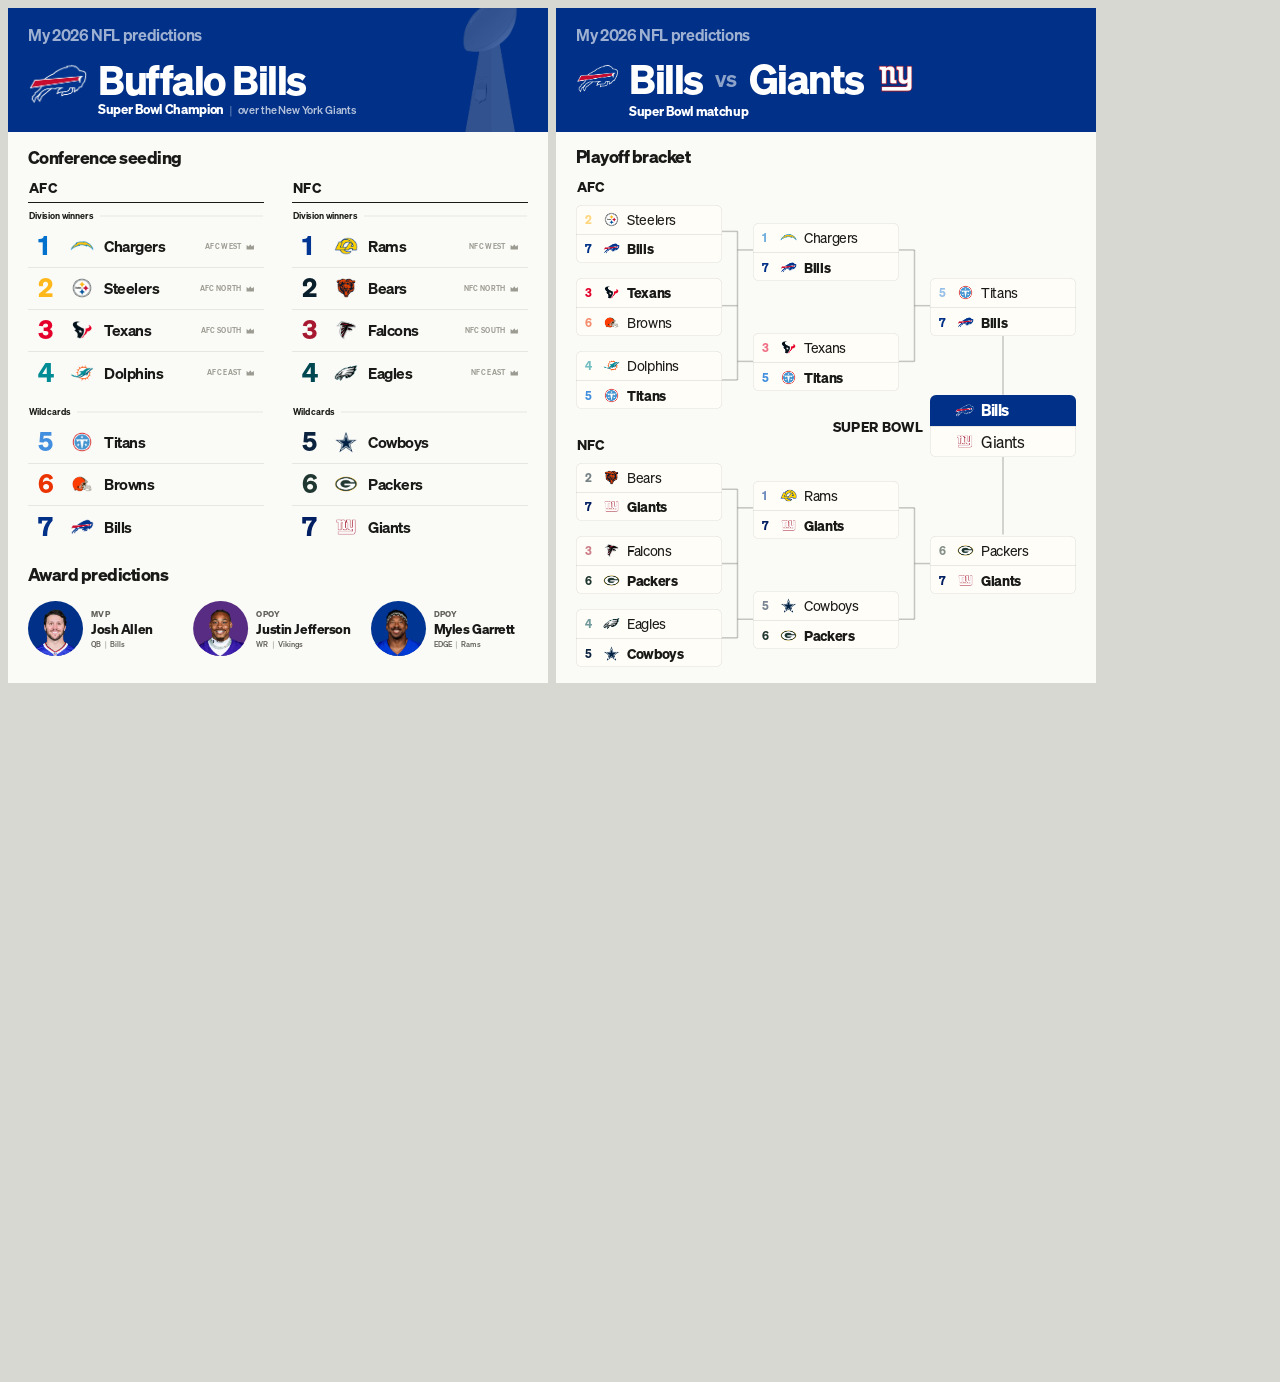
==== card.html @ 19cf70ad "picks: drop My from card two's sub-line Co-Authored-By: Claude Opus 5 <noreply@anthropic.com>" ====
<!doctype html><html><head><meta charset="utf-8"><title>Export cards</title>
<style>
@font-face{font-family:'Sohne';src:url('fonts/Sohne-Buch.woff2') format('woff2');font-weight:400}
@font-face{font-family:'Sohne';src:url('fonts/Sohne-Kraftig.woff2') format('woff2');font-weight:500}
@font-face{font-family:'Sohne';src:url('fonts/Sohne-Halbfett.woff2') format('woff2');font-weight:600}
@font-face{font-family:'Sohne';src:url('fonts/Sohne-Dreiviertelfett.woff2') format('woff2');font-weight:700}
@font-face{font-family:'Sohne Schmal';src:url('fonts/SohneSchmal-Dreiviertelfett.woff2') format('woff2');font-weight:700}
:root{--sans:'Sohne',system-ui,sans-serif;--cond:'Sohne Schmal','Sohne',sans-serif;
 --paper:#FAFAF6;--card:#FFFDF7;--ink:#191917;--mut:#605F58;--fnt:#9C9B92;
 --hr:rgba(25,25,23,.09);--ln:rgba(25,25,23,.13)}
*{box-sizing:border-box;margin:0;padding:0}
body{background:#D8D8D2;padding:16px;font-family:var(--sans);display:flex;gap:16px}
body{zoom:.5} /* review only — each card is authored at 1080x1350 */
.card{width:1080px;height:1350px;overflow:hidden;display:flex;flex-direction:column;
 background:var(--paper);color:var(--ink);flex:none}

/* The champion's own mark, knocked to white and run off the right edge, gives
   the band something to be besides two blocks of type at opposite ends. The
   type all sits left now — kicker, the name at full size, then what it means
   — so the band reads top to bottom in one column instead of corner to
   corner. */
.dh{position:relative;overflow:hidden;background:var(--tc);color:var(--tf);height:248px;
 flex:none;padding:32px 40px 28px;display:flex;flex-direction:column;
 justify-content:space-between;align-items:flex-start}
.dwm{position:absolute;right:44px;top:-24px;height:330px;width:auto;opacity:.3;
 pointer-events:none;display:block}
.dhr{position:relative;font-size:32px;font-weight:600;letter-spacing:-.022em;opacity:.62}
.dcw{position:relative}
.dch{display:flex;align-items:center;gap:20px}
.dlogo{width:120px;height:120px;flex:none;object-fit:contain;display:block;
 position:relative;top:9px}
.dch h1{font-size:82px;font-weight:700;line-height:1;letter-spacing:-.036em}
/* colour-mix rather than opacity, so the champion half can sit at full
   strength over a parent that is held back */
/* Sohne's font box runs about 13px below the line box at this size and the
   name has no descenders, so the gap you see is empty descender space. The
   negative margin closes it; the visible gap is what is left. */
.dcs{margin-top:-16px;padding-left:140px;font-size:22px;font-weight:500;
 letter-spacing:-.014em;color:color-mix(in srgb,var(--tf) 70%,transparent)}
.dcs b{font-size:26px;font-weight:700;letter-spacing:-.024em;color:var(--tf)}
.dcs i{font-style:normal;color:color-mix(in srgb,var(--tf) 42%,transparent);padding:0 10px}
.dvs2{font-size:44px;font-weight:600;letter-spacing:-.02em;opacity:.55;padding:0 4px}
/* card two's header is its own: a smaller mark, the row centred on it, and a
   sub-line that does not need the champion's emphasis */
.p2 .dlogo{width:86px;height:86px;top:0}
.p2 .dch{align-items:center;height:auto}
/* card one's size, in card two's line box: pinning the height to the 27px it
   already occupied keeps the lockup and the kicker above it exactly where
   they are */
.p2 .dcs{margin-top:10px;padding-left:106px;font-size:26px;line-height:27px}
.p2 .dcs b{font-size:26px;font-weight:700;line-height:27px}

/* ---- card one: the seeds ------------------------------------------------ */
/* The ledger's restraint with the ladder's hierarchy: nothing is filled — the
   seed numeral carries the club's colour and a hairline carries the rhythm —
   Every row is the same height: a seed's rank is
   its number and its position, not the space it takes. The right-hand column
   says why a club is seeded where it is, and the wild cards sit under their
   own band at the same weight as everyone else. */
.sds{flex:1;padding:32px 40px 0;display:grid;grid-template-columns:repeat(2,472px);
 justify-content:space-between;align-content:start;font-variant-numeric:tabular-nums}
.dawl{font-size:35px;font-weight:700;letter-spacing:-.03em;line-height:1.1}
.sds>.dawl{grid-column:1/-1;margin-bottom:22px}
.sdh{padding:0 2px 9px;border-bottom:2px solid var(--ink)}
.sdh b{font-size:28px;font-weight:700;letter-spacing:.025em;text-transform:uppercase}
/* named rather than tagged: a band says what the group is, and the rule
   carries it across to the column's edge */
.bandl{display:flex;align-items:baseline;gap:14px;padding:14px 2px 8px;
 font-size:18px;font-weight:600;letter-spacing:-.018em;color:var(--ink)}
.bandl.wc{padding-top:24px}
.bandl b{font-weight:600}
.bandl::after{content:"";flex:1;height:1px;background:var(--hr);
 transform:translateY(-5px)}
.sr{display:grid;grid-template-columns:44px auto minmax(0,1fr) auto;align-items:center;
 gap:0 20px;padding:0 20px;border-bottom:1px solid var(--hr)}
.sr:last-child{border-bottom:0}
.sr.brk{border-bottom:0}
.srn{font-style:normal;font-weight:700;letter-spacing:-.045em;line-height:1;
 color:var(--tc);text-align:left}
.smk{display:grid;place-items:center;flex:none}
.smk img{max-width:100%;max-height:100%;object-fit:contain;display:block}
.srt{font-weight:600;letter-spacing:-.028em;min-width:0;white-space:nowrap;
 overflow:hidden;text-overflow:ellipsis}
/* The tag is one unit, so the mark takes the text's colour rather than the
   club's — four differently coloured crowns down a column read as noise, and
   Pittsburgh's gold barely holds on cream. Team colour stays on the numeral,
   which is the one place it earns its keep. */
.srw{display:flex;align-items:center;justify-content:flex-end;gap:8px;
 font-size:14px;font-weight:600;letter-spacing:.045em;text-transform:uppercase;
 color:var(--fnt);white-space:nowrap}
.srw svg{width:17px;height:15px;fill:currentColor;display:block;flex:none}
.sr{height:84px}
.srn{font-size:52px}
.smk{width:48px;height:48px}
.srt{font-size:31px}

/* ---- card two: the bracket ---------------------------------------------- */
/* Card one's system, applied here: no condensed face anywhere, a section head
   over the block, conference heads set on their own rule, round labels as
   small caps meta, and the seed carrying the club's colour. */
.br{flex:1;position:relative;padding:30px 40px 16px;display:flex;flex-direction:column;
 font-variant-numeric:tabular-nums}
.br>.dawl{margin-bottom:20px;position:relative;z-index:1}
.lines{position:absolute;inset:0;pointer-events:none;z-index:0}
.cf{font-size:28px;font-weight:700;letter-spacing:.025em;text-transform:uppercase;
 padding:2px 1px 2px;position:relative;z-index:1}
.bn{flex:1;display:grid;grid-template-columns:repeat(3,292px);justify-content:space-between;
 grid-template-rows:repeat(6,1fr);position:relative;z-index:1}
/* Outlined rather than lifted: a hairline round each matchup and no shadow, so
   the pairing is drawn once. The divider inside is a lighter grey than the
   outline, which keeps the box reading as the stronger of the two. */
.gm{align-self:center;background:var(--card);border-radius:12px;overflow:hidden;
 box-shadow:inset 0 0 0 1px var(--ln)}
.sl{display:grid;grid-template-columns:22px 34px minmax(0,1fr);align-items:center;gap:14px;
 height:58px;padding:0 18px}
.sl+.sl{border-top:1px solid var(--hr)}
.sd{font-style:normal;font-size:23px;font-weight:700;letter-spacing:-.035em;
 text-align:left;color:var(--tc)}
.mk{display:grid;place-items:center;height:34px}
.mk img{width:34px;height:34px;object-fit:contain;display:block}
.nm{font-size:28px;font-weight:400;letter-spacing:-.026em;
 white-space:nowrap;overflow:hidden;text-overflow:ellipsis}
.sl.w .nm{font-weight:700}
.sl.out .sd{opacity:.55}
/* The final sits in the third column, under the two games that feed it, so
   both connectors are straight drops instead of diagonals across an empty
   band. The label holds the first column, where the bracket has no games. */
/* The seam was a full-width row 100px tall to hold a card that only occupies
   its right third, which pushed the two conferences apart everywhere. It is a
   thin band now and the final floats in it, overhanging into the third column
   of each band — the one column that is nearly empty in both. */
.sm{flex:none;height:34px;position:relative;z-index:2}
.sml{position:absolute;top:50%;right:306px;transform:translateY(-50%);white-space:nowrap;
 font-size:28px;font-weight:700;letter-spacing:.025em;text-transform:uppercase}
.sm .gm{position:absolute;top:50%;right:0;transform:translateY(-50%);width:292px}
.sm .sl{height:62px;grid-template-columns:18px 38px minmax(0,1fr);padding:0 18px}
/* the champion is the one row on either card that fills */
.sm .sl.w{background:var(--fill)}
.sm .sl.w .nm{color:var(--tf);font-weight:700}
.sm .sl.w .sd{color:var(--tf)}
.sm .mk,.sm .mk img{height:38px}.sm .mk img{width:38px}
.sm .nm{font-size:32px}

/* ---- the awards row, on card one ---------------------------------------- */
.daw{flex:none;height:262px;padding:26px 40px 0;display:flex;flex-direction:column;
 gap:34px}
/* the app's section heading: sentence case, tight, no rule under it */
.dawl{font-size:35px;font-weight:700;letter-spacing:-.03em;line-height:1.1}
/* The outer two blocks hold their column, and only the middle one moves: a
   long name in the middle used to push right and crowd the third, but
   distributing all three instead sent the third out to the card's edge. The
   script below centres the middle block in the space the other two leave. */
.awrow{display:grid;grid-template-columns:repeat(3,1fr);column-gap:28px;
 align-items:center;justify-items:start}
.aw{display:flex;align-items:center;gap:16px;min-width:0}
.dish{flex:none;width:110px;height:110px;border-radius:50%;overflow:hidden;position:relative;
 background:var(--c)}
.dish img{position:absolute;display:block;width:auto}
.awt{min-width:0}
.awl{font-size:16.5px;font-weight:700;letter-spacing:.05em;text-transform:uppercase;
 color:var(--mut)}
.awn{margin-top:6px;font-size:27px;font-weight:700;letter-spacing:-.032em;line-height:1.07}
.awm{margin-top:5px;font-size:15px;font-weight:500;color:var(--mut);letter-spacing:-.004em}
.awm i{font-style:normal;font-weight:400;color:var(--fnt);padding:0 7px}
</style></head><body>

<div class="card" style="--tc:#003087;--tf:#fff">
 <header class="dh"><img class="dwm" src="art/lombardi.png" alt="">
  <p class="dhr">My 2026 NFL predictions</p>
  <div class="dcw"><div class="dch"><img class="dlogo" src="logos/buf.webp" alt="">
    <h1>Buffalo Bills</h1></div>
   <p class="dcs"><b>Super Bowl Champion</b><i>|</i>over the New York Giants</p></div>
 </header>
 <div class="sds" id="sds"></div>
 <div class="daw">
  <p class="dawl">Award predictions</p>
  <div class="awrow">
  <div class="aw" style="--c:#003087"><span class="dish"><img src="headshots/joshallen.webp" alt=""></span>
   <span class="awt"><p class="awl">MVP</p><p class="awn">Josh Allen</p>
    <p class="awm">QB<i>|</i>Bills</p></span></div>
  <div class="aw" style="--c:#582C83"><span class="dish"><img src="headshots/justinjefferson.webp" alt=""></span>
   <span class="awt"><p class="awl">OPOY</p><p class="awn">Justin Jefferson</p>
    <p class="awm">WR<i>|</i>Vikings</p></span></div>
  <div class="aw" style="--c:#003594"><span class="dish"><img src="headshots/mylesgarrett.webp" alt=""></span>
   <span class="awt"><p class="awl">DPOY</p><p class="awn">Myles Garrett</p>
    <p class="awm">EDGE<i>|</i>Rams</p></span></div>
  </div>
 </div>
</div>

<div class="card p2" style="--tc:#003087;--tf:#fff">
 <header class="dh">
  <p class="dhr">My 2026 NFL predictions</p>
  <div class="dcw"><div class="dch"><img class="dlogo" src="logos/buf.webp" alt="">
    <h1>Bills</h1><span class="dvs2">vs</span><h1>Giants</h1>
    <img class="dlogo" src="logos/nyg.webp" alt=""></div>
   <p class="dcs"><b>Super Bowl matchup</b></p></div>
 </header>
 <div class="br" id="br"><svg class="lines" id="lines"></svg>
 </div>
</div>

<script>
const N={ARI:'Cardinals',ATL:'Falcons',BAL:'Ravens',BUF:'Bills',CAR:'Panthers',
 CHI:'Bears',CIN:'Bengals',CLE:'Browns',DAL:'Cowboys',DEN:'Broncos',DET:'Lions',
 GB:'Packers',HOU:'Texans',IND:'Colts',JAX:'Jaguars',KC:'Chiefs',LAC:'Chargers',
 LAR:'Rams',LV:'Raiders',MIA:'Dolphins',MIN:'Vikings',NE:'Patriots',NO:'Saints',
 NYG:'Giants',NYJ:'Jets',PHI:'Eagles',PIT:'Steelers',SEA:'Seahawks',SF:'49ers',
 TB:'Buccaneers',TEN:'Titans',WAS:'Commanders'};
const C={BUF:'#003087',MIA:'#008C95',NE:'#0C2340',NYJ:'#115740',PIT:'#FFB81C',
 CLE:'#311D00',BAL:'#24125F',CIN:'#FB4F14',HOU:'#E4002B',TEN:'#418FDE',
 IND:'#002C5F',JAX:'#006778',LAC:'#0072CE',DEN:'#FB4F14',KC:'#C8102E',LV:'#000000',
 PHI:'#004851',DAL:'#0C2340',NYG:'#001E62',WAS:'#651C32',CHI:'#091F2C',
 GB:'#203731',DET:'#0069B1',MIN:'#582C83',ATL:'#A71930',TB:'#A6192E',
 CAR:'#0085CA',NO:'#D3BC8D',LAR:'#003594',SF:'#A6192E',SEA:'#0C2340',ARI:'#9B2743'};
const FG=k=>['PIT','NO','TEN','ARI'].includes(k)?'#fff'
 :(n=>{const f=v=>{v/=255;return v<=.03928?v/12.92:Math.pow((v+.055)/1.055,2.4)};
   return .2126*f(n>>16&255)+.7152*f(n>>8&255)+.0722*f(n&255)>.42?'#191917':'#fff'})
   (parseInt(C[k].slice(1),16));
const EXT={nyj:'png'};
const img=k=>{const l=k.toLowerCase();
 return `<img src="logos/${l}.${EXT[l]||'webp'}" alt="">`};

/* ---- card one ----------------------------------------------------------- */
/* seeds one to seven; the first four won a division, the last three did not */
const ORDER={AFC:['LAC','PIT','HOU','MIA','TEN','CLE','BUF'],
             NFC:['LAR','CHI','ATL','PHI','DAL','GB','NYG']};
const DIVOF={LAC:'West',PIT:'North',HOU:'South',MIA:'East',TEN:'South',CLE:'North',
             BUF:'East',LAR:'West',CHI:'North',ATL:'South',PHI:'East',DAL:'East',
             GB:'North',NYG:'East'};
const smk=k=>{const l=k.toLowerCase();
 return `<span class="smk"><img src="logos/${l}.${EXT[l]||'webp'}" alt=""></span>`};
/* a winner's line names its division and wears the same crown the app puts
   on a club that won one */
const CROWN='<svg viewBox="0 0 24 20" aria-hidden="true">'
 +'<path d="M1.6 17.6V5.1l6.1 4.4L12 2.6l4.3 6.9 6.1-4.4v12.5z"/></svg>';
const why=(cf,k,i)=>i<4?`${cf} ${DIVOF[k]}${CROWN}`:'';
/* Cleveland leads with its brown, which at numeral size reads as black — the
   seed takes the club's second colour instead. Same idea as the app's c2. */
const NUMC={CLE:'#EB3300'};
const seed=(cf,k,i)=>`<div class="sr${i===3?' brk':''}" style="--tc:${NUMC[k]||C[k]}">`
 +`<i class="srn">${i+1}</i>${smk(k)}<span class="srt">${N[k]}</span>`
 +`<span class="srw">${why(cf,k,i)}</span></div>`;
const grp=(t,wc)=>`<p class="bandl${wc?' wc':''}"><b>${t}</b></p>`;
document.getElementById('sds').innerHTML='<p class="dawl">Conference seeding</p>'
 +['AFC','NFC'].map(cf=>`<div><div class="sdh"><b>${cf}</b></div>`
   +grp('Division winners')
   +ORDER[cf].slice(0,4).map((k,i)=>seed(cf,k,i)).join('')
   +grp('Wild cards',1)
   +ORDER[cf].slice(4).map((k,i)=>seed(cf,k,i+4)).join('')
   +`</div>`).join('');

/* ---- card two ----------------------------------------------------------- */
const B={AFC:[
  [[['PIT',2],['BUF',7],1],[['HOU',3],['CLE',6],0],[['MIA',4],['TEN',5],1]],
  [[['LAC',1],['BUF',7],1],[['HOU',3],['TEN',5],1]],
  [[['TEN',5],['BUF',7],1]]],
 NFC:[
  [[['CHI',2],['NYG',7],1],[['ATL',3],['GB',6],1],[['PHI',4],['DAL',5],1]],
  [[['LAR',1],['NYG',7],1],[['DAL',5],['GB',6],1]],
  [[['GB',6],['NYG',7],1]]]};
const SPAN=[2,3,6];
const slot=([k,s],win)=>`<span class="sl ${win?'w':'out'}" `
 +`style="--tc:${NUMC[k]||C[k]};--fill:${C[k]};--tf:${FG(k)}">`
 +`<i class="sd">${s}</i><span class="mk">${img(k)}</span>`
 +`<span class="nm">${N[k]}</span></span>`;
const game=([a,b,w])=>slot(a,!w)+slot(b,!!w);
const band=cf=>`<p class="cf">${cf}</p><div class="bn" data-cf="${cf}">`
 +B[cf].map((rd,r)=>rd.map((g,i)=>
   `<div class="gm" data-g="${cf}${r}${i}" style="grid-column:${r+1};`
   +`grid-row:${i*SPAN[r]+1}/span ${SPAN[r]}">${game(g)}</div>`).join('')).join('')
 +`</div>`;
document.getElementById('br').insertAdjacentHTML('beforeend',
 '<p class="dawl">Playoff bracket</p>'
 +band('AFC')
 +`<div class="sm"><p class="sml">Super Bowl</p><div class="gm" data-g="SB">`
 +slot(['BUF',''],1)+slot(['NYG',''],0)+`</div></div>`
 +band('NFC'));

const br=document.getElementById('br'),svg=document.getElementById('lines');
const bx=br.getBoundingClientRect();
svg.setAttribute('viewBox',`0 0 ${bx.width} ${bx.height}`);
const R=el=>{const r=el.getBoundingClientRect();
 return{l:r.left-bx.left,r:r.right-bx.left,t:r.top-bx.top,b:r.bottom-bx.top,
  x:r.left-bx.left+r.width/2,y:r.top-bx.top+r.height/2}};
const d=[],join=(A,Bt)=>{
 const x=(Math.max(...A.map(p=>p.r))+Math.min(...Bt.map(p=>p.l)))/2;
 const ys=[...A,...Bt].map(p=>p.y);
 if(Math.max(...ys)-Math.min(...ys)>1)d.push(`M${x} ${Math.min(...ys)}V${Math.max(...ys)}`);
 A.forEach(p=>d.push(`M${p.r} ${p.y}H${x}`));
 Bt.forEach(p=>d.push(`M${x} ${p.y}H${p.l}`))};
const col=(cf,r)=>[...br.querySelectorAll(`.gm[data-g^="${cf}${r}"]`)].map(R);
['AFC','NFC'].forEach(cf=>{join(col(cf,0),col(cf,1));join(col(cf,1),col(cf,2))});
const sb=R(br.querySelector('.gm[data-g="SB"]'));
[['AFC',1],['NFC',-1]].forEach(([cf,dir])=>{const c=col(cf,2)[0];
 const y1=dir>0?c.b:c.t, y2=dir>0?sb.t:sb.b, m=(y1+y2)/2;
 d.push(`M${c.x} ${y1}V${m}H${sb.x}V${y2}`)});
svg.innerHTML=d.map(p=>`<path d="${p}" fill="none" stroke="rgba(25,25,23,.24)" stroke-width="1.5"/>`).join('');

/* optical, not arithmetic: the middle award sits halfway between the block on
   its left and the block on its right, whatever their names happen to be */
(()=>{const a=[...document.querySelectorAll('.aw')];if(a.length!==3)return;
 const l=a[0].getBoundingClientRect(),m=a[1].getBoundingClientRect(),
       r=a[2].getBoundingClientRect();
 a[1].style.transform=`translateX(${l.right+(r.left-l.right-m.width)/2-m.left}px)`})();

/* fit each headshot by its own opaque box, so differently framed cutouts
   still land at one scale on one baseline */
(async()=>{for(const dish of document.querySelectorAll('.dish')){
 const im=dish.querySelector('img');await im.decode();
 const w=im.naturalWidth,h=im.naturalHeight,c=document.createElement('canvas');
 c.width=w;c.height=h;const g2=c.getContext('2d');g2.drawImage(im,0,0);
 const px=g2.getImageData(0,0,w,h).data;
 let x0=w,y0=h,x1=0,y1=0;
 for(let y=0;y<h;y++)for(let x=0;x<w;x++)if(px[(y*w+x)*4+3]>12){
  if(x<x0)x0=x;if(x>x1)x1=x;if(y<y0)y0=y;if(y>y1)y1=y}
 const bw=x1-x0+1,bh=y1-y0+1,D=dish.clientHeight,k=D*.86/bh;
 im.style.height=h*k+'px';
 im.style.left=D/2-(x0+bw/2)*k+'px';
 im.style.bottom=-((h-1-y1)*k)+'px';
}})();
</script></body></html>
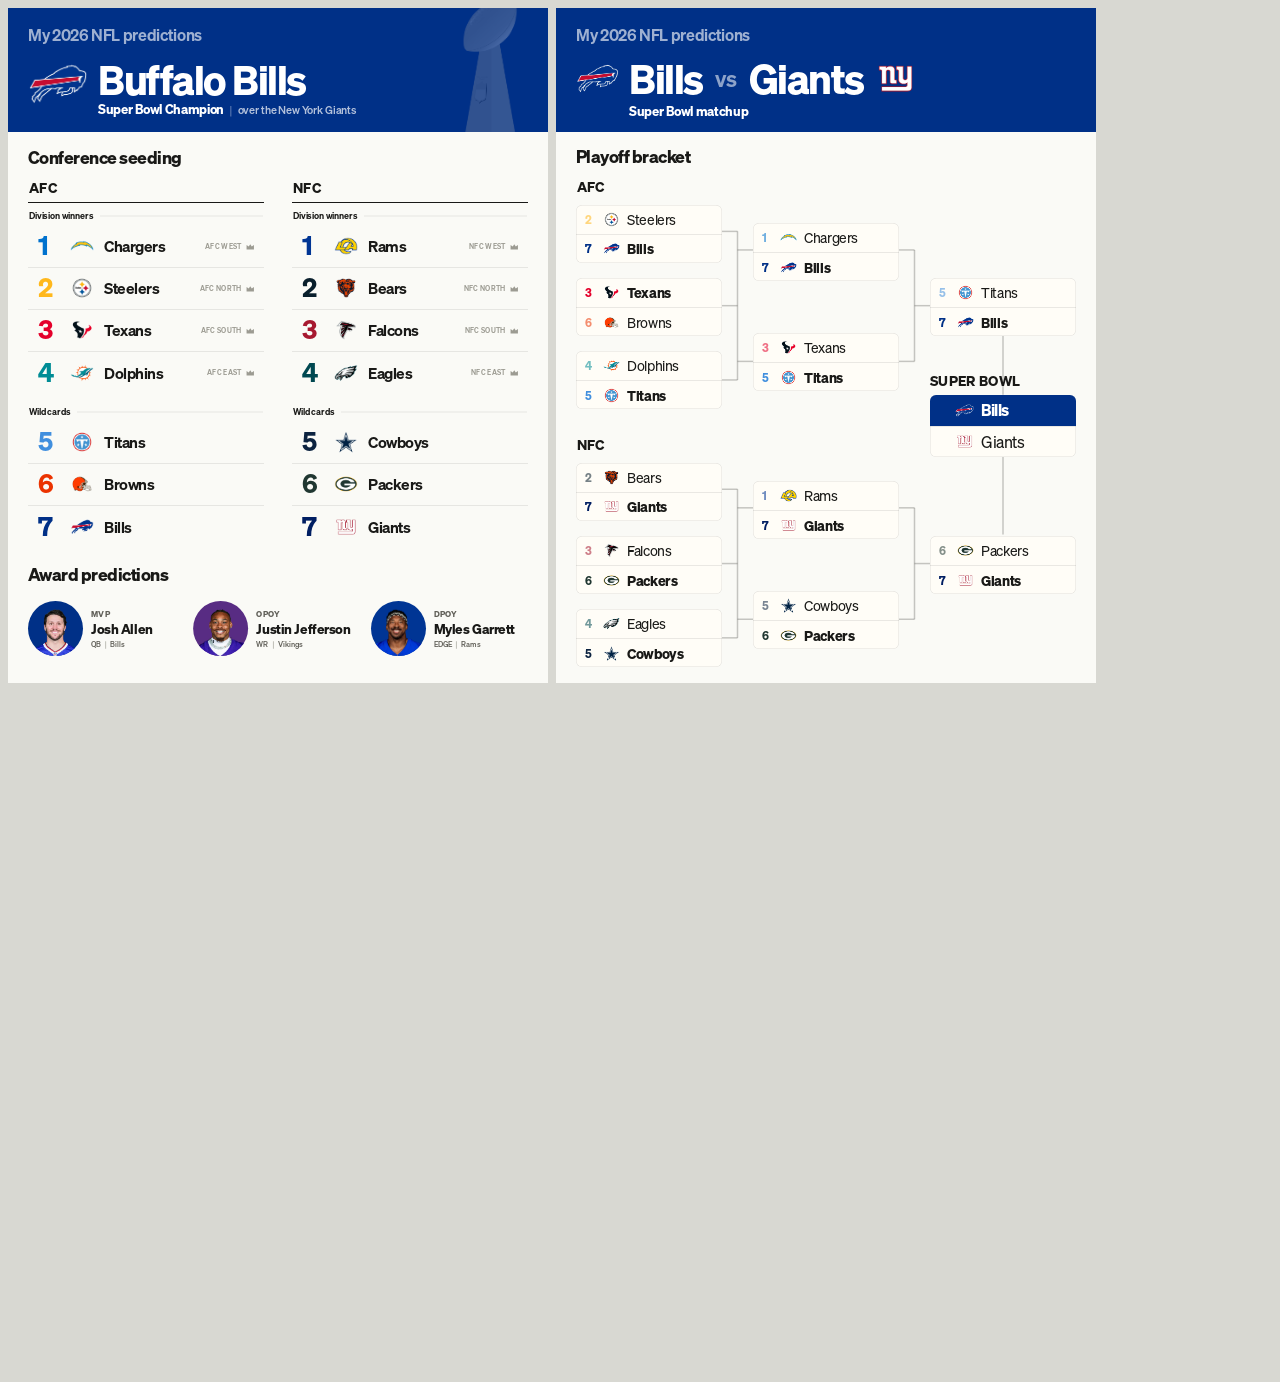
==== commit a69bd4a8: "picks: the Super Bowl label sits above the final It had been the only label floating beside the thin" ====
--- a/card.html
+++ b/card.html
@@ -130,7 +130,9 @@
    thin band now and the final floats in it, overhanging into the third column
    of each band — the one column that is nearly empty in both. */
 .sm{flex:none;height:34px;position:relative;z-index:2}
-.sml{position:absolute;top:50%;right:306px;transform:translateY(-50%);white-space:nowrap;
+/* above the final, the way AFC and NFC sit above their bands, rather than
+   floating beside it in the middle of the card */
+.sml{position:absolute;right:0;bottom:calc(50% + 72px);width:292px;white-space:nowrap;
  font-size:28px;font-weight:700;letter-spacing:.025em;text-transform:uppercase}
 .sm .gm{position:absolute;top:50%;right:0;transform:translateY(-50%);width:292px}
 .sm .sl{height:62px;grid-template-columns:18px 38px minmax(0,1fr);padding:0 18px}
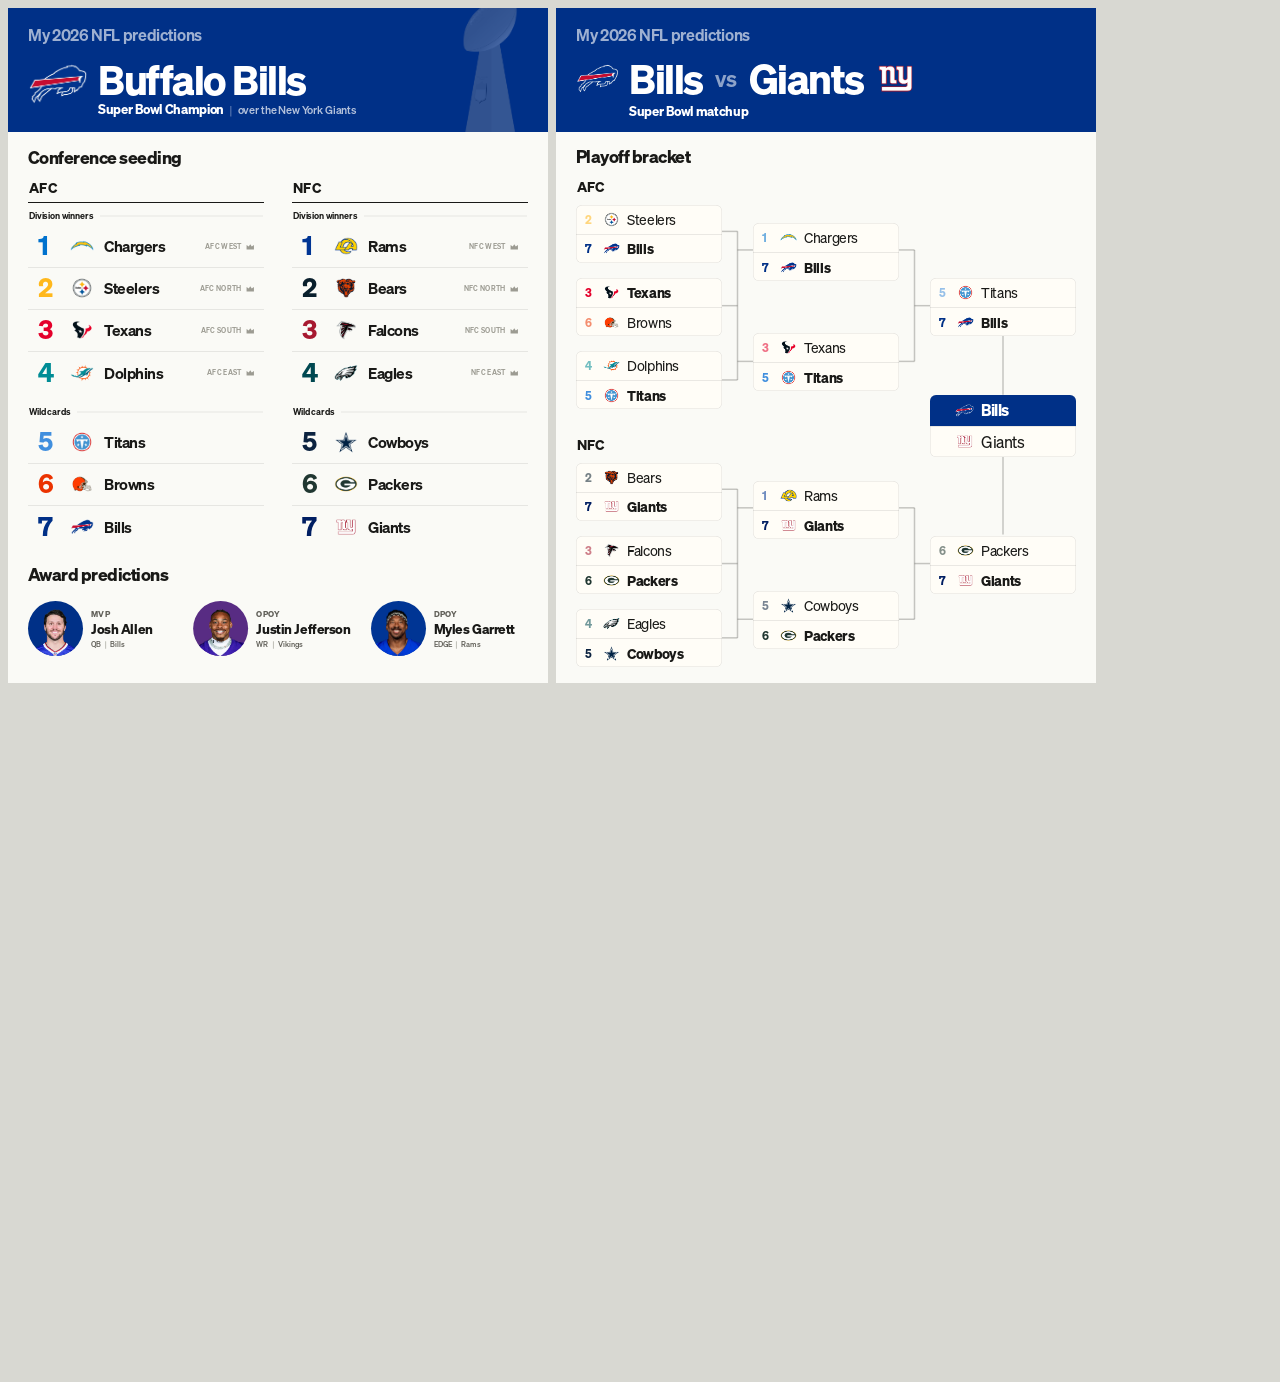
==== commit 2e68bbe3: "picks: drop the Super Bowl label Nothing placed it well because it had nothing to say. The header na" ====
--- a/card.html
+++ b/card.html
@@ -130,10 +130,6 @@
    thin band now and the final floats in it, overhanging into the third column
    of each band — the one column that is nearly empty in both. */
 .sm{flex:none;height:34px;position:relative;z-index:2}
-/* above the final, the way AFC and NFC sit above their bands, rather than
-   floating beside it in the middle of the card */
-.sml{position:absolute;right:0;bottom:calc(50% + 72px);width:292px;white-space:nowrap;
- font-size:28px;font-weight:700;letter-spacing:.025em;text-transform:uppercase}
 .sm .gm{position:absolute;top:50%;right:0;transform:translateY(-50%);width:292px}
 .sm .sl{height:62px;grid-template-columns:18px 38px minmax(0,1fr);padding:0 18px}
 /* the champion is the one row on either card that fills */
@@ -275,7 +271,7 @@
 document.getElementById('br').insertAdjacentHTML('beforeend',
  '<p class="dawl">Playoff bracket</p>'
  +band('AFC')
- +`<div class="sm"><p class="sml">Super Bowl</p><div class="gm" data-g="SB">`
+ +`<div class="sm"><div class="gm" data-g="SB">`
  +slot(['BUF',''],1)+slot(['NYG',''],0)+`</div></div>`
  +band('NFC'));
 
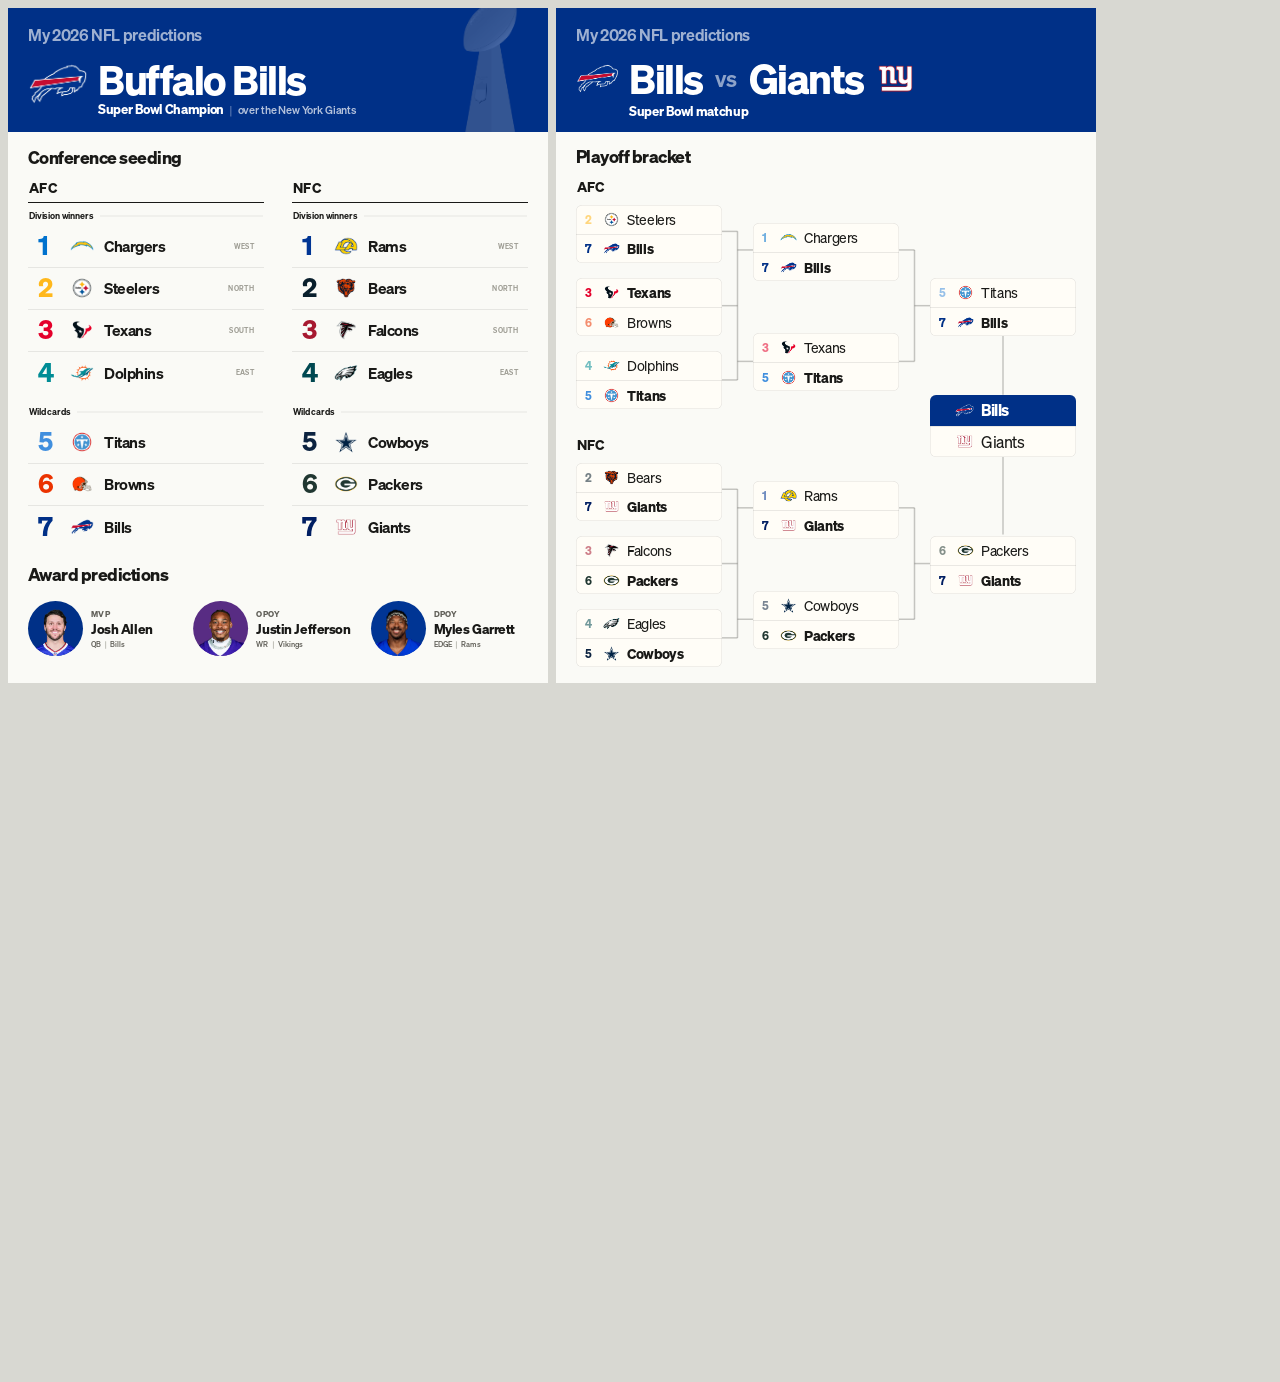
==== commit 18f01498: "picks: the division line carries only the division It had been repeating itself twice over — AFC und" ====
--- a/card.html
+++ b/card.html
@@ -228,11 +228,10 @@
              GB:'North',NYG:'East'};
 const smk=k=>{const l=k.toLowerCase();
  return `<span class="smk"><img src="logos/${l}.${EXT[l]||'webp'}" alt=""></span>`};
-/* a winner's line names its division and wears the same crown the app puts
-   on a club that won one */
-const CROWN='<svg viewBox="0 0 24 20" aria-hidden="true">'
- +'<path d="M1.6 17.6V5.1l6.1 4.4L12 2.6l4.3 6.9 6.1-4.4v12.5z"/></svg>';
-const why=(cf,k,i)=>i<4?`${cf} ${DIVOF[k]}${CROWN}`:'';
+/* The column head already says AFC and the band already says these four won
+   a division, so the line carries the one thing neither of them does: which
+   division. No conference, no crown — each fact appears once. */
+const why=(cf,k,i)=>i<4?DIVOF[k]:'';
 /* Cleveland leads with its brown, which at numeral size reads as black — the
    seed takes the club's second colour instead. Same idea as the app's c2. */
 const NUMC={CLE:'#EB3300'};
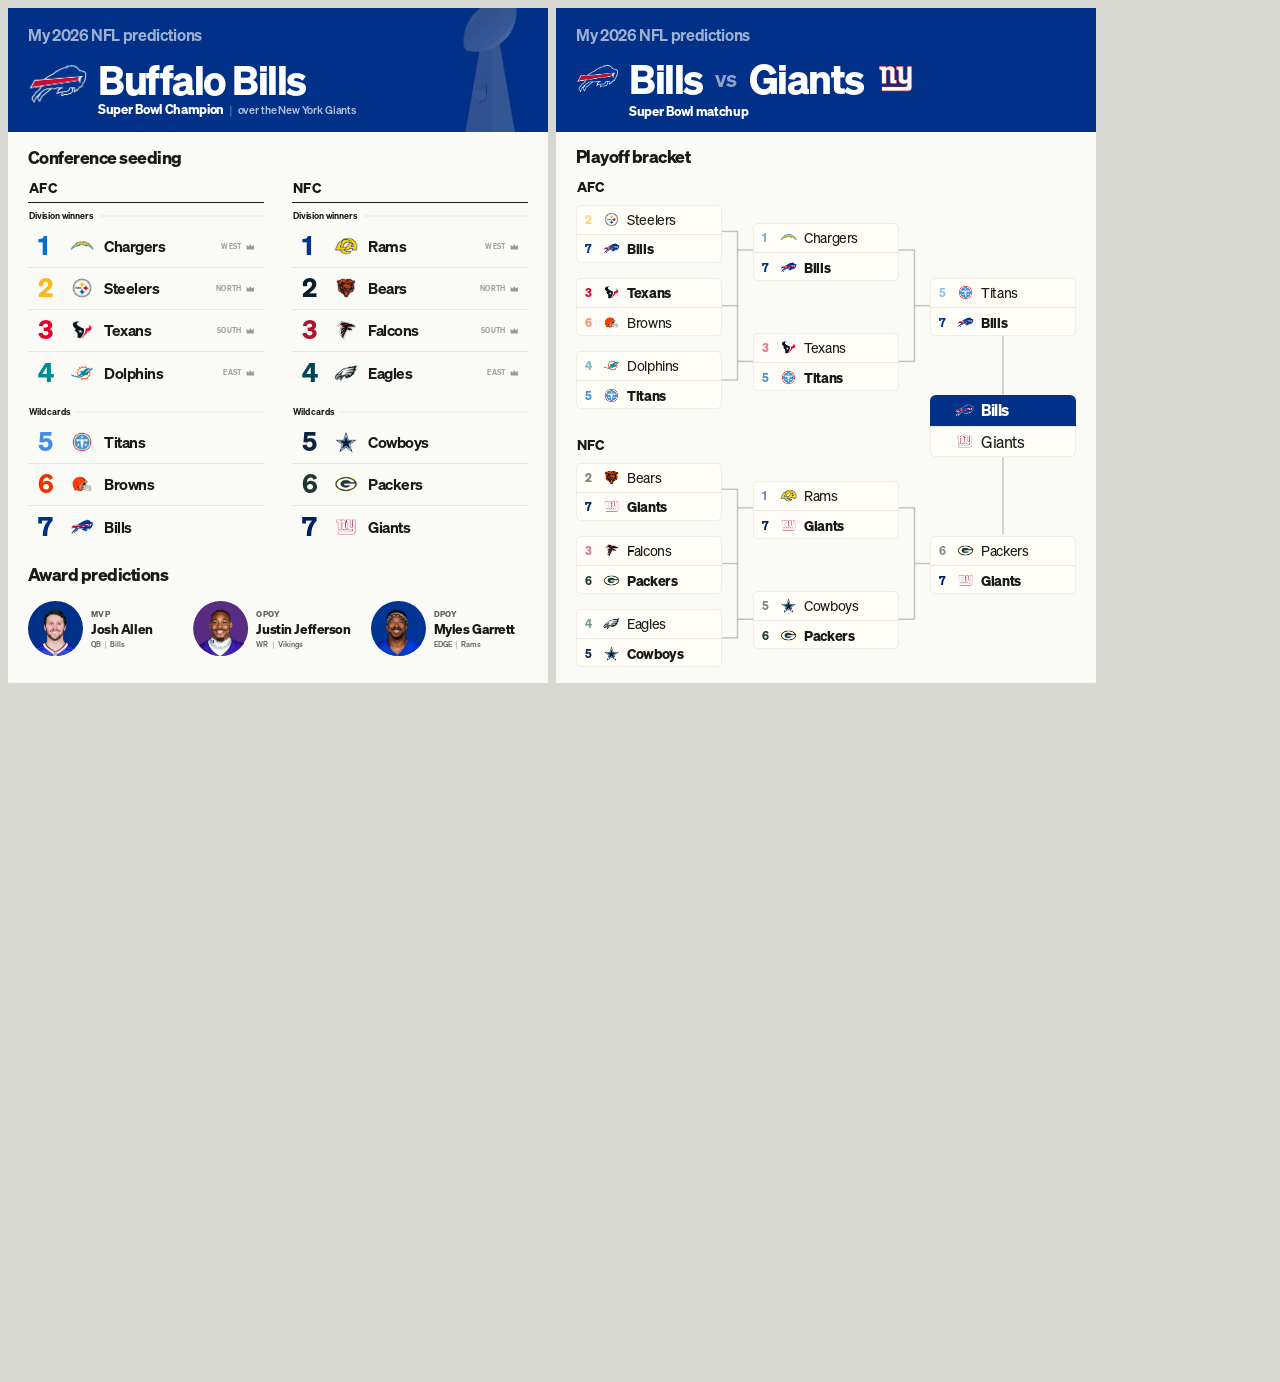
==== commit 07845979: "picks: crown back beside the division The conference stays off, since the column head already carrie" ====
--- a/card.html
+++ b/card.html
@@ -228,10 +228,12 @@
              GB:'North',NYG:'East'};
 const smk=k=>{const l=k.toLowerCase();
  return `<span class="smk"><img src="logos/${l}.${EXT[l]||'webp'}" alt=""></span>`};
-/* The column head already says AFC and the band already says these four won
-   a division, so the line carries the one thing neither of them does: which
-   division. No conference, no crown — each fact appears once. */
-const why=(cf,k,i)=>i<4?DIVOF[k]:'';
+/* The column head already says AFC, so the line drops the conference and
+   carries the division alone, with the crown the app puts on a club that won
+   one. */
+const CROWN='<svg viewBox="0 0 24 20" aria-hidden="true">'
+ +'<path d="M1.6 17.6V5.1l6.1 4.4L12 2.6l4.3 6.9 6.1-4.4v12.5z"/></svg>';
+const why=(cf,k,i)=>i<4?`${DIVOF[k]}${CROWN}`:'';
 /* Cleveland leads with its brown, which at numeral size reads as black — the
    seed takes the club's second colour instead. Same idea as the app's c2. */
 const NUMC={CLE:'#EB3300'};
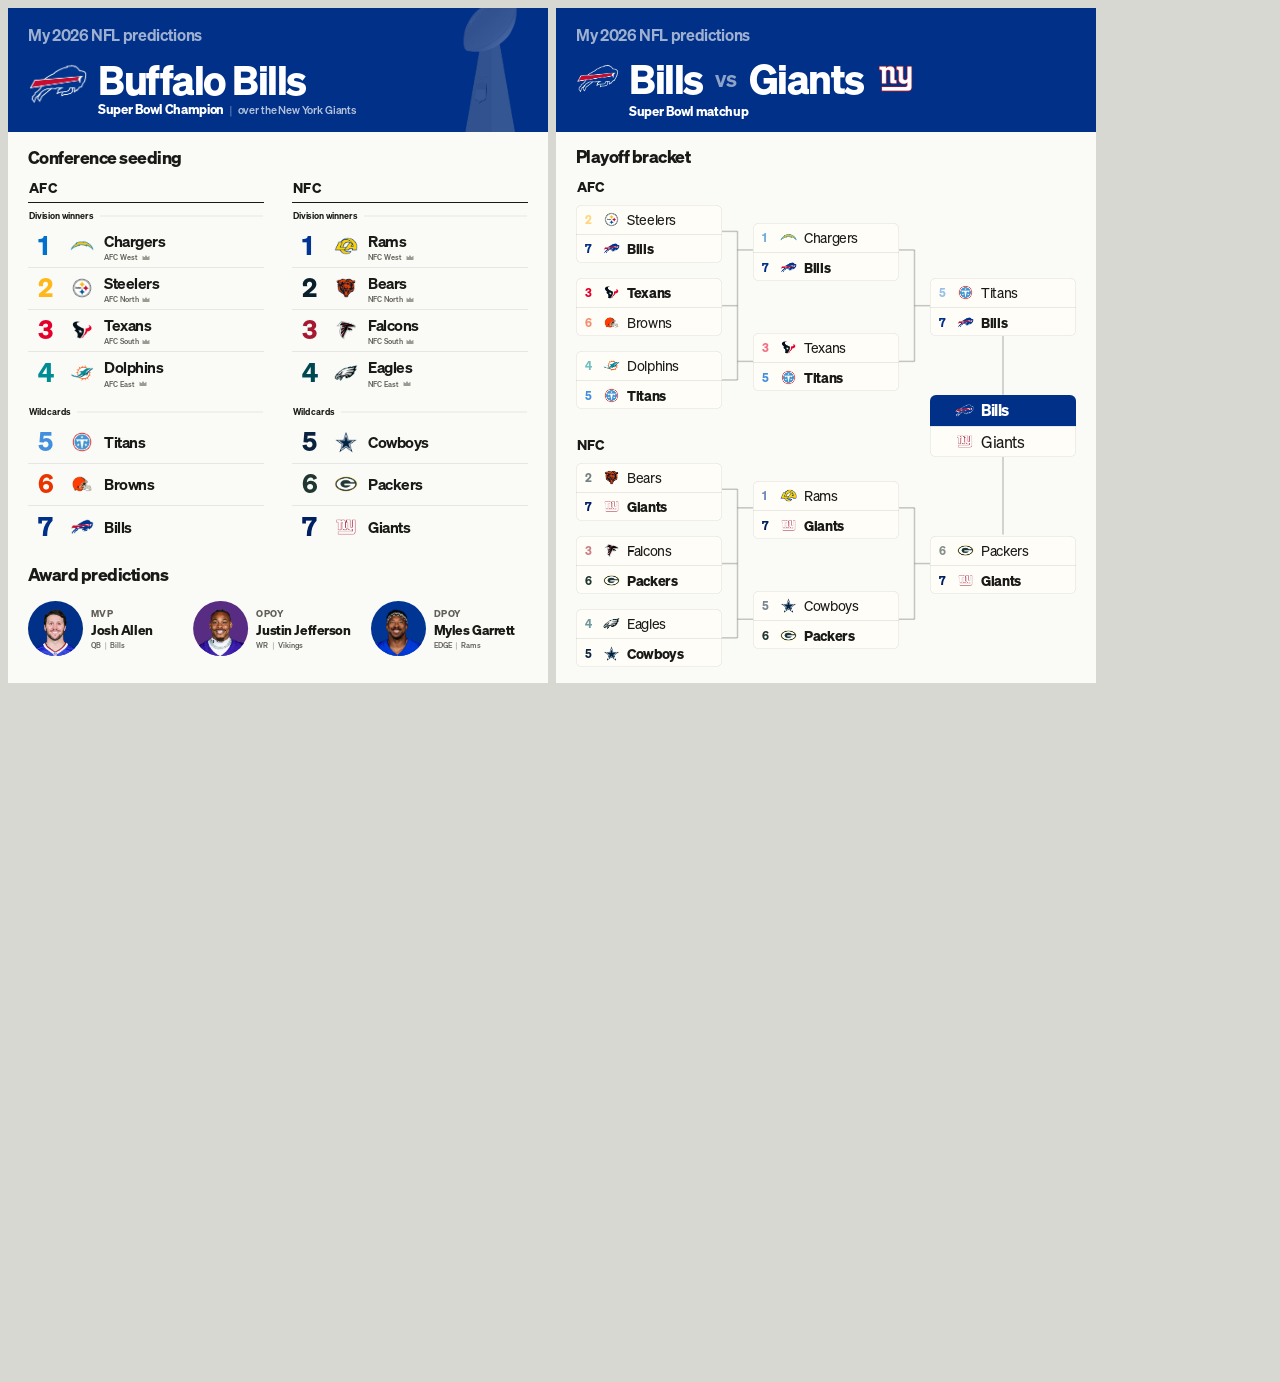
==== commit 5f41e850: "picks: hang the division under the team name The conference is back, and rather than restyling a tag" ====
--- a/card.html
+++ b/card.html
@@ -71,24 +71,26 @@
 .bandl b{font-weight:600}
 .bandl::after{content:"";flex:1;height:1px;background:var(--hr);
  transform:translateY(-5px)}
-.sr{display:grid;grid-template-columns:44px auto minmax(0,1fr) auto;align-items:center;
+.sr{display:grid;grid-template-columns:44px auto minmax(0,1fr);align-items:center;
  gap:0 20px;padding:0 20px;border-bottom:1px solid var(--hr)}
+.srb{min-width:0}
 .sr:last-child{border-bottom:0}
 .sr.brk{border-bottom:0}
 .srn{font-style:normal;font-weight:700;letter-spacing:-.045em;line-height:1;
  color:var(--tc);text-align:left}
 .smk{display:grid;place-items:center;flex:none}
 .smk img{max-width:100%;max-height:100%;object-fit:contain;display:block}
-.srt{font-weight:600;letter-spacing:-.028em;min-width:0;white-space:nowrap;
- overflow:hidden;text-overflow:ellipsis}
+.srt{display:block;font-weight:600;letter-spacing:-.028em;min-width:0;
+ white-space:nowrap;overflow:hidden;text-overflow:ellipsis}
 /* The tag is one unit, so the mark takes the text's colour rather than the
    club's — four differently coloured crowns down a column read as noise, and
    Pittsburgh's gold barely holds on cream. Team colour stays on the numeral,
    which is the one place it earns its keep. */
-.srw{display:flex;align-items:center;justify-content:flex-end;gap:8px;
- font-size:14px;font-weight:600;letter-spacing:.045em;text-transform:uppercase;
- color:var(--fnt);white-space:nowrap}
-.srw svg{width:17px;height:15px;fill:currentColor;display:block;flex:none}
+/* hung under the name, the way the awards hang a position and a club under a
+   player, rather than set as a tag at the far end of the row */
+.srw{display:flex;align-items:center;gap:8px;margin-top:3px;font-size:15px;
+ font-weight:500;letter-spacing:-.008em;color:var(--mut);white-space:nowrap}
+.srw svg{width:16px;height:14px;fill:var(--fnt);display:block;flex:none}
 .sr{height:84px}
 .srn{font-size:52px}
 .smk{width:48px;height:48px}
@@ -155,7 +157,7 @@
  background:var(--c)}
 .dish img{position:absolute;display:block;width:auto}
 .awt{min-width:0}
-.awl{font-size:16.5px;font-weight:700;letter-spacing:.05em;text-transform:uppercase;
+.awl{font-size:19px;font-weight:700;letter-spacing:.045em;text-transform:uppercase;
  color:var(--mut)}
 .awn{margin-top:6px;font-size:27px;font-weight:700;letter-spacing:-.032em;line-height:1.07}
 .awm{margin-top:5px;font-size:15px;font-weight:500;color:var(--mut);letter-spacing:-.004em}
@@ -233,13 +235,15 @@
    one. */
 const CROWN='<svg viewBox="0 0 24 20" aria-hidden="true">'
  +'<path d="M1.6 17.6V5.1l6.1 4.4L12 2.6l4.3 6.9 6.1-4.4v12.5z"/></svg>';
-const why=(cf,k,i)=>i<4?`${DIVOF[k]}${CROWN}`:'';
+const why=(cf,k,i)=>i<4?`${cf} ${DIVOF[k]}${CROWN}`:'';
 /* Cleveland leads with its brown, which at numeral size reads as black — the
    seed takes the club's second colour instead. Same idea as the app's c2. */
 const NUMC={CLE:'#EB3300'};
 const seed=(cf,k,i)=>`<div class="sr${i===3?' brk':''}" style="--tc:${NUMC[k]||C[k]}">`
- +`<i class="srn">${i+1}</i>${smk(k)}<span class="srt">${N[k]}</span>`
- +`<span class="srw">${why(cf,k,i)}</span></div>`;
+ +`<i class="srn">${i+1}</i>${smk(k)}<span class="srb">`
+ +`<span class="srt">${N[k]}</span>`
+ +(i<4?`<span class="srw">${why(cf,k,i)}</span>`:'')
+ +`</span></div>`;
 const grp=(t,wc)=>`<p class="bandl${wc?' wc':''}"><b>${t}</b></p>`;
 document.getElementById('sds').innerHTML='<p class="dawl">Conference seeding</p>'
  +['AFC','NFC'].map(cf=>`<div><div class="sdh"><b>${cf}</b></div>`
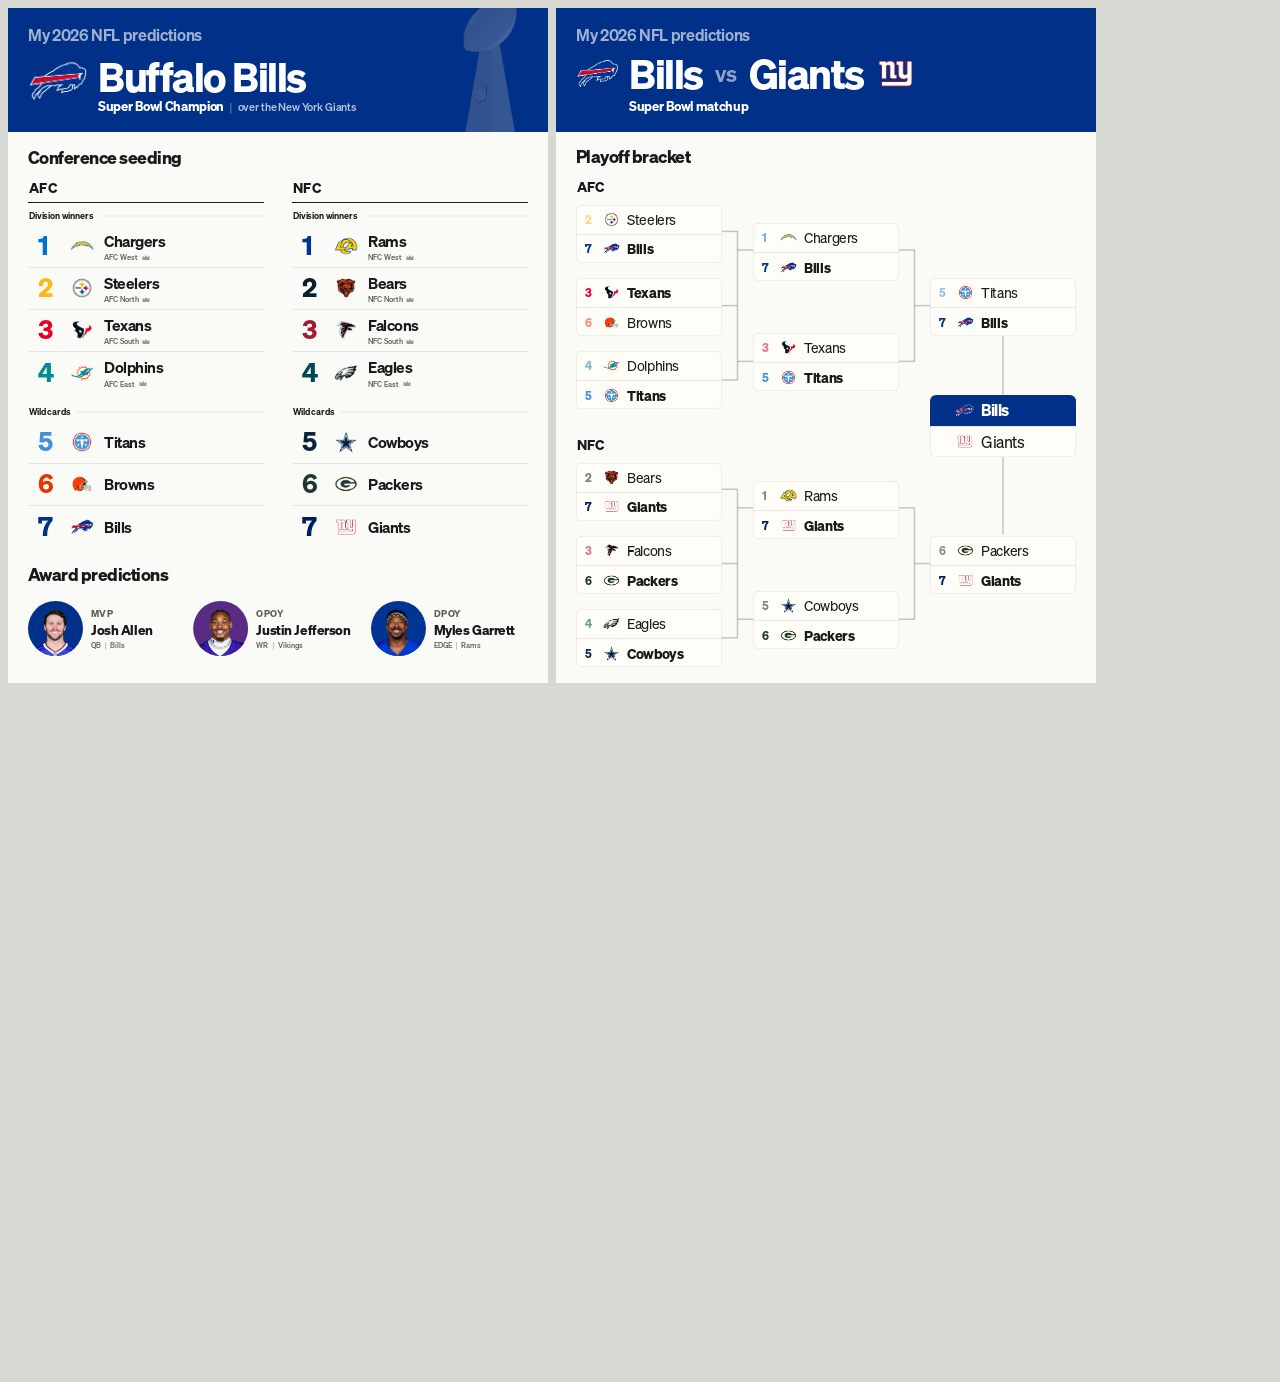
==== commit 864205c4: "picks: raise the champion lockup ten pixels Co-Authored-By: Claude Opus 5 <noreply@anthropic.com>" ====
--- a/card.html
+++ b/card.html
@@ -20,7 +20,7 @@
    — so the band reads top to bottom in one column instead of corner to
    corner. */
 .dh{position:relative;overflow:hidden;background:var(--tc);color:var(--tf);height:248px;
- flex:none;padding:32px 40px 28px;display:flex;flex-direction:column;
+ flex:none;padding:32px 40px 38px;display:flex;flex-direction:column;
  justify-content:space-between;align-items:flex-start}
 .dwm{position:absolute;right:44px;top:-24px;height:330px;width:auto;opacity:.3;
  pointer-events:none;display:block}
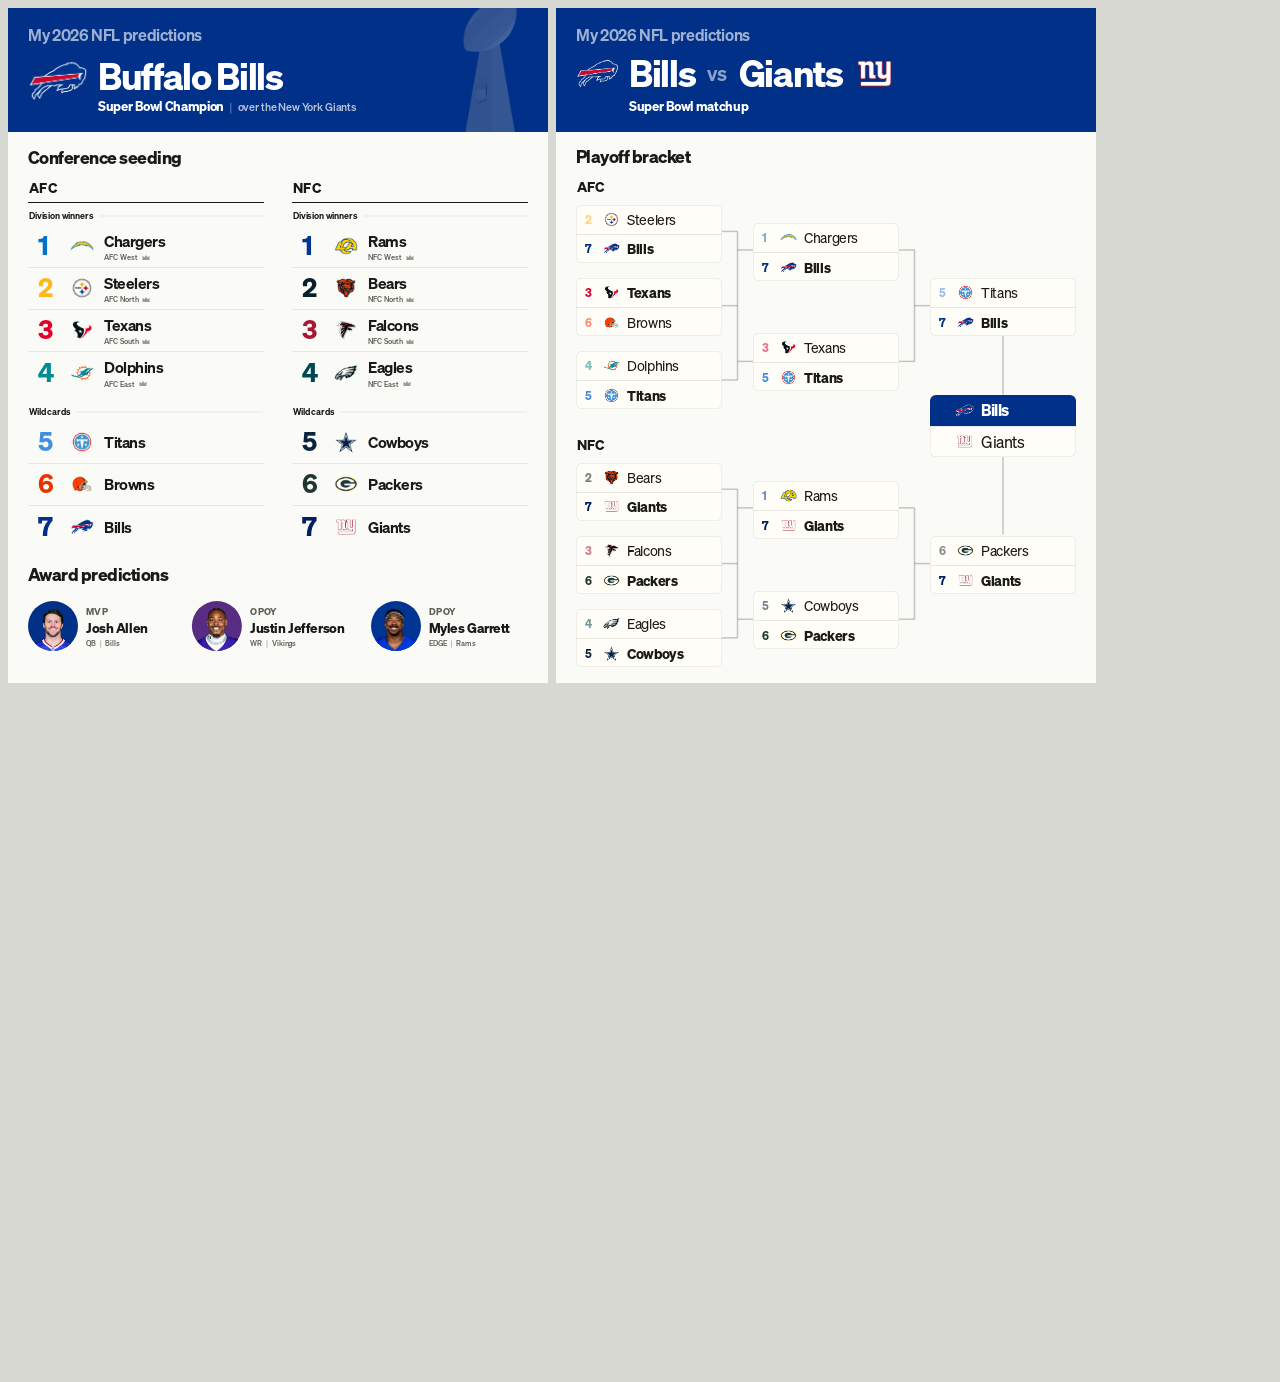
==== commit ec9e9477: "Bring the header name down, and make it fit The preview goes back to being inset: running it to the " ====
--- a/card.html
+++ b/card.html
@@ -29,7 +29,7 @@
 .dch{display:flex;align-items:center;gap:20px}
 .dlogo{width:120px;height:120px;flex:none;object-fit:contain;display:block;
  position:relative;top:9px}
-.dch h1{font-size:82px;font-weight:700;line-height:1;letter-spacing:-.036em}
+.dch h1{font-size:74px;font-weight:700;line-height:1;letter-spacing:-.036em}
 /* colour-mix rather than opacity, so the champion half can sit at full
    strength over a parent that is held back */
 /* Sohne's font box runs about 13px below the line box at this size and the
@@ -39,7 +39,7 @@
  letter-spacing:-.014em;color:color-mix(in srgb,var(--tf) 70%,transparent)}
 .dcs b{font-size:26px;font-weight:700;letter-spacing:-.024em;color:var(--tf)}
 .dcs i{font-style:normal;color:color-mix(in srgb,var(--tf) 42%,transparent);padding:0 10px}
-.dvs2{font-size:44px;font-weight:600;letter-spacing:-.02em;opacity:.55;padding:0 4px}
+.dvs2{font-size:40px;font-weight:600;letter-spacing:-.02em;opacity:.55;padding:0 4px}
 /* card two's header is its own: a smaller mark, the row centred on it, and a
    sub-line that does not need the champion's emphasis */
 .p2 .dlogo{width:86px;height:86px;top:0}
@@ -153,7 +153,7 @@
 .awrow{display:grid;grid-template-columns:repeat(3,1fr);column-gap:28px;
  align-items:center;justify-items:start}
 .aw{display:flex;align-items:center;gap:16px;min-width:0}
-.dish{flex:none;width:110px;height:110px;border-radius:50%;overflow:hidden;position:relative;
+.dish{flex:none;width:100px;height:100px;border-radius:50%;overflow:hidden;position:relative;
  background:var(--c)}
 .dish img{position:absolute;display:block;width:auto}
 .awt{min-width:0}
